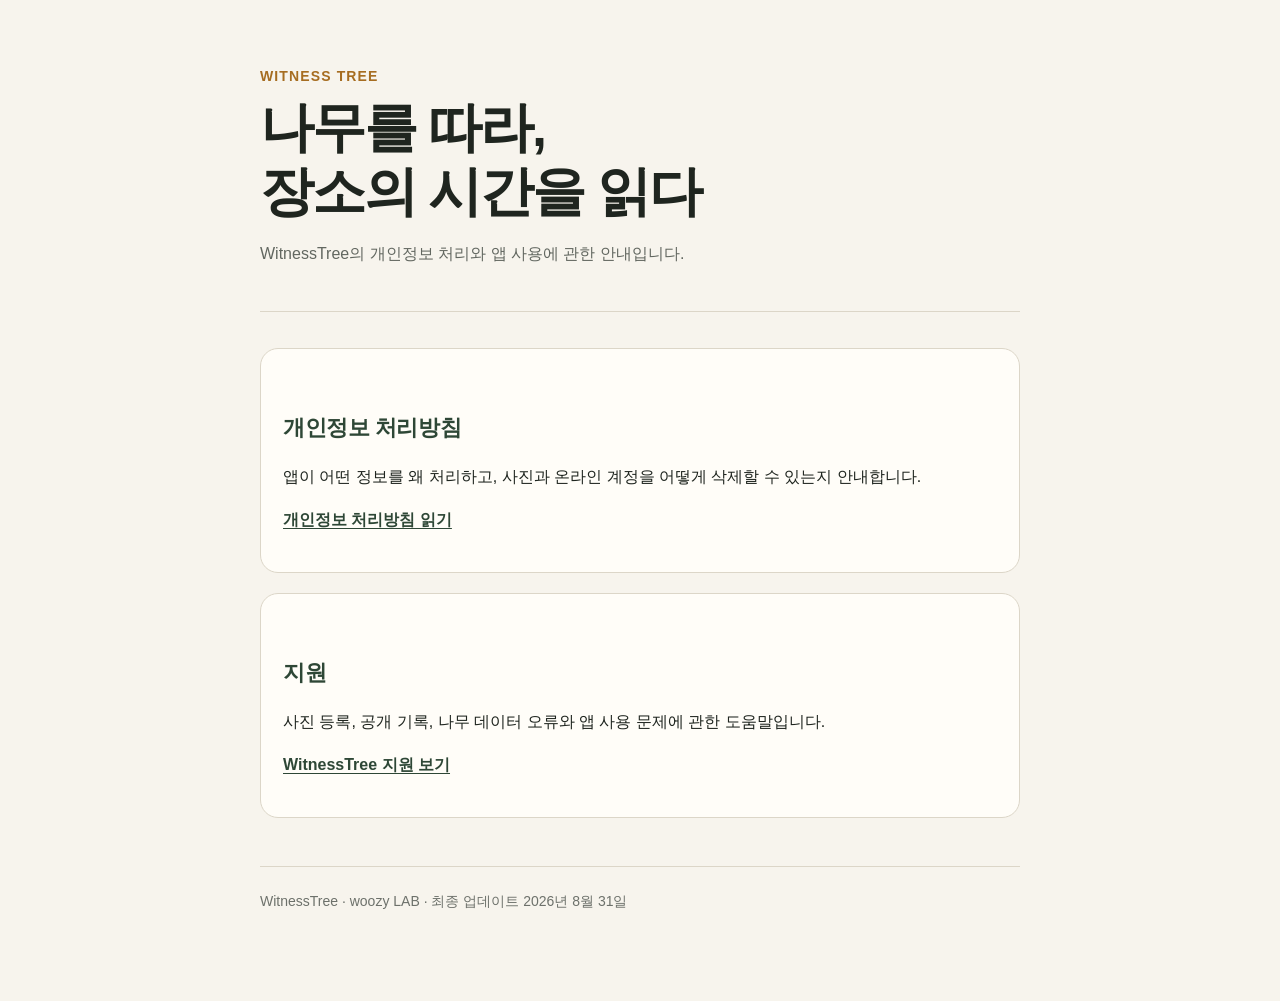
==== index.html @ dcda088e "docs: publish WitnessTree privacy and support pages" ====
<!doctype html>
<html lang="ko">
<head>
  <meta charset="utf-8">
  <meta name="viewport" content="width=device-width, initial-scale=1">
  <meta name="description" content="WitnessTree 개인정보 처리방침과 지원 안내">
  <title>WitnessTree 안내</title>
  <link rel="stylesheet" href="assets/site.css">
</head>
<body>
  <main>
    <header>
      <div class="brand">WITNESS TREE</div>
      <h1>나무를 따라,<br>장소의 시간을 읽다</h1>
      <p class="meta">WitnessTree의 개인정보 처리와 앱 사용에 관한 안내입니다.</p>
    </header>
    <section class="card">
      <h2>개인정보 처리방침</h2>
      <p>앱이 어떤 정보를 왜 처리하고, 사진과 온라인 계정을 어떻게 삭제할 수 있는지 안내합니다.</p>
      <p><a href="privacy/">개인정보 처리방침 읽기</a></p>
    </section>
    <section class="card">
      <h2>지원</h2>
      <p>사진 등록, 공개 기록, 나무 데이터 오류와 앱 사용 문제에 관한 도움말입니다.</p>
      <p><a href="support/">WitnessTree 지원 보기</a></p>
    </section>
    <footer>WitnessTree · woozy LAB · 최종 업데이트 2026년 8월 31일</footer>
  </main>
</body>
</html>
---- assets/site.css ----
:root {
  color-scheme: light;
  --paper: #f7f4ed;
  --surface: #fffdf8;
  --ink: #1f251f;
  --green: #2e4736;
  --time: #a66d21;
  --line: #dcd6c8;
  --muted: #626760;
}

* {
  box-sizing: border-box;
}

body {
  margin: 0;
  background: var(--paper);
  color: var(--ink);
  font-family: -apple-system, BlinkMacSystemFont, "Apple SD Gothic Neo", "Noto Sans KR", sans-serif;
  line-height: 1.72;
}

main {
  width: min(760px, calc(100% - 40px));
  margin: 0 auto;
  padding: 64px 0 88px;
}

header {
  border-bottom: 1px solid var(--line);
  padding-bottom: 28px;
  margin-bottom: 36px;
}

.brand {
  color: var(--time);
  font-size: 14px;
  font-weight: 750;
  letter-spacing: 0.08em;
}

h1 {
  margin: 8px 0;
  font-size: clamp(34px, 7vw, 54px);
  line-height: 1.18;
  letter-spacing: -0.04em;
}

h2 {
  margin: 38px 0 10px;
  color: var(--green);
  font-size: 22px;
  letter-spacing: -0.02em;
}

h3 {
  margin: 24px 0 6px;
  font-size: 17px;
}

p,
li {
  font-size: 16px;
}

ul {
  padding-left: 22px;
}

.meta,
.note {
  color: var(--muted);
}

.card {
  margin: 20px 0;
  padding: 22px;
  border: 1px solid var(--line);
  border-radius: 18px;
  background: var(--surface);
}

a {
  color: var(--green);
  font-weight: 650;
  text-underline-offset: 3px;
}

nav {
  display: flex;
  flex-wrap: wrap;
  gap: 18px;
  margin-top: 18px;
}

footer {
  margin-top: 48px;
  padding-top: 22px;
  border-top: 1px solid var(--line);
  color: #6d716b;
  font-size: 14px;
}
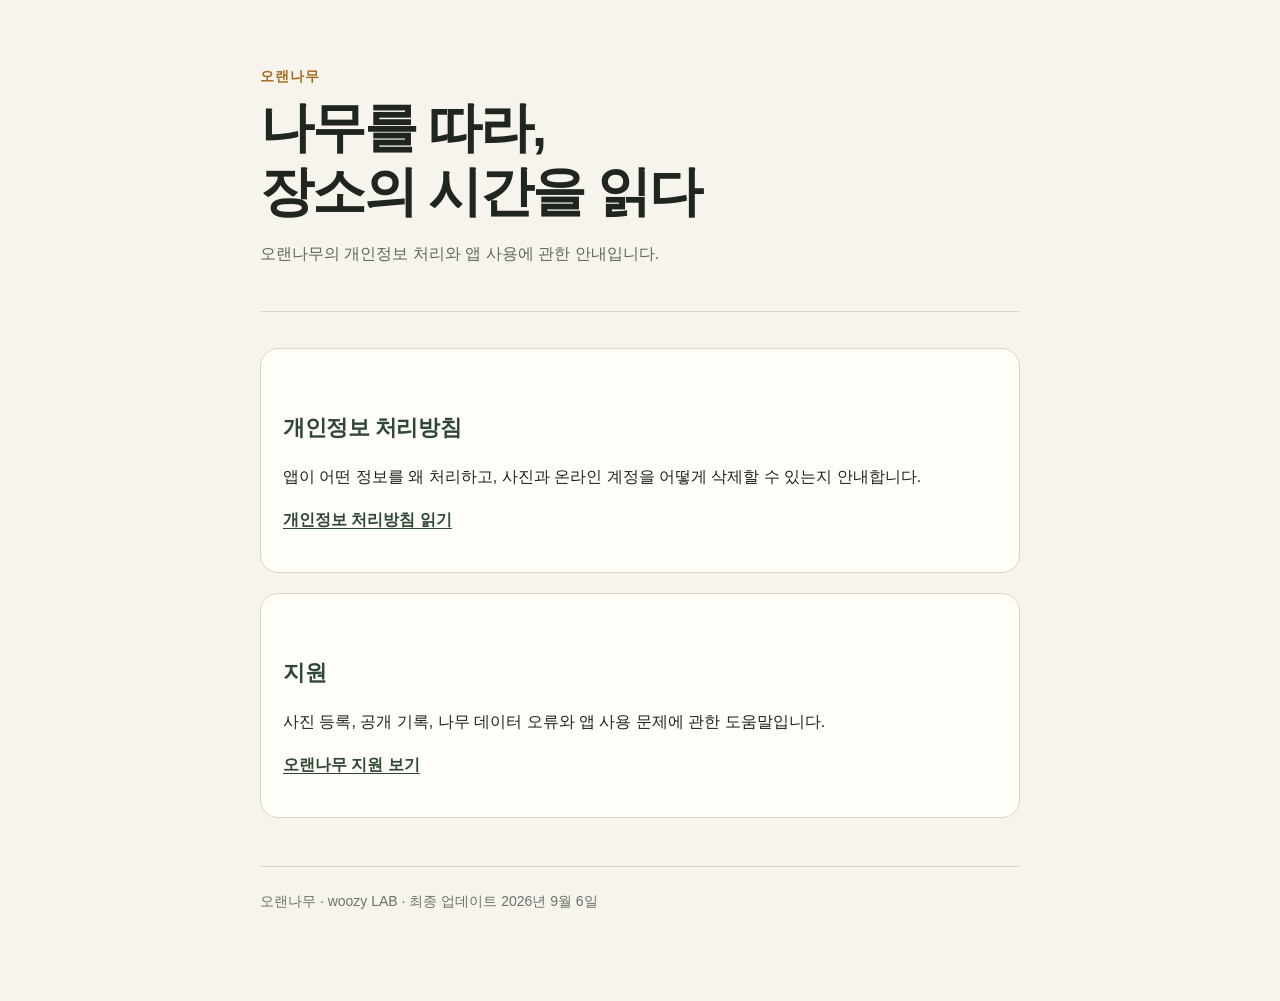
==== commit 0c4246de: "fix: align legal site branding with Orannamu" ====
--- a/index.html
+++ b/index.html
@@ -3,16 +3,16 @@
 <head>
   <meta charset="utf-8">
   <meta name="viewport" content="width=device-width, initial-scale=1">
-  <meta name="description" content="WitnessTree 개인정보 처리방침과 지원 안내">
-  <title>WitnessTree 안내</title>
+  <meta name="description" content="오랜나무 개인정보 처리방침과 지원 안내">
+  <title>오랜나무 안내</title>
   <link rel="stylesheet" href="assets/site.css">
 </head>
 <body>
   <main>
     <header>
-      <div class="brand">WITNESS TREE</div>
+      <div class="brand">오랜나무</div>
       <h1>나무를 따라,<br>장소의 시간을 읽다</h1>
-      <p class="meta">WitnessTree의 개인정보 처리와 앱 사용에 관한 안내입니다.</p>
+      <p class="meta">오랜나무의 개인정보 처리와 앱 사용에 관한 안내입니다.</p>
     </header>
     <section class="card">
       <h2>개인정보 처리방침</h2>
@@ -22,10 +22,9 @@
     <section class="card">
       <h2>지원</h2>
       <p>사진 등록, 공개 기록, 나무 데이터 오류와 앱 사용 문제에 관한 도움말입니다.</p>
-      <p><a href="support/">WitnessTree 지원 보기</a></p>
+      <p><a href="support/">오랜나무 지원 보기</a></p>
     </section>
-    <footer>WitnessTree · woozy LAB · 최종 업데이트 2026년 8월 31일</footer>
+    <footer>오랜나무 · woozy LAB · 최종 업데이트 2026년 9월 6일</footer>
   </main>
 </body>
 </html>
-
--- a/assets/site.css
+++ b/assets/site.css
@@ -101,4 +101,3 @@
   color: #6d716b;
   font-size: 14px;
 }
-
